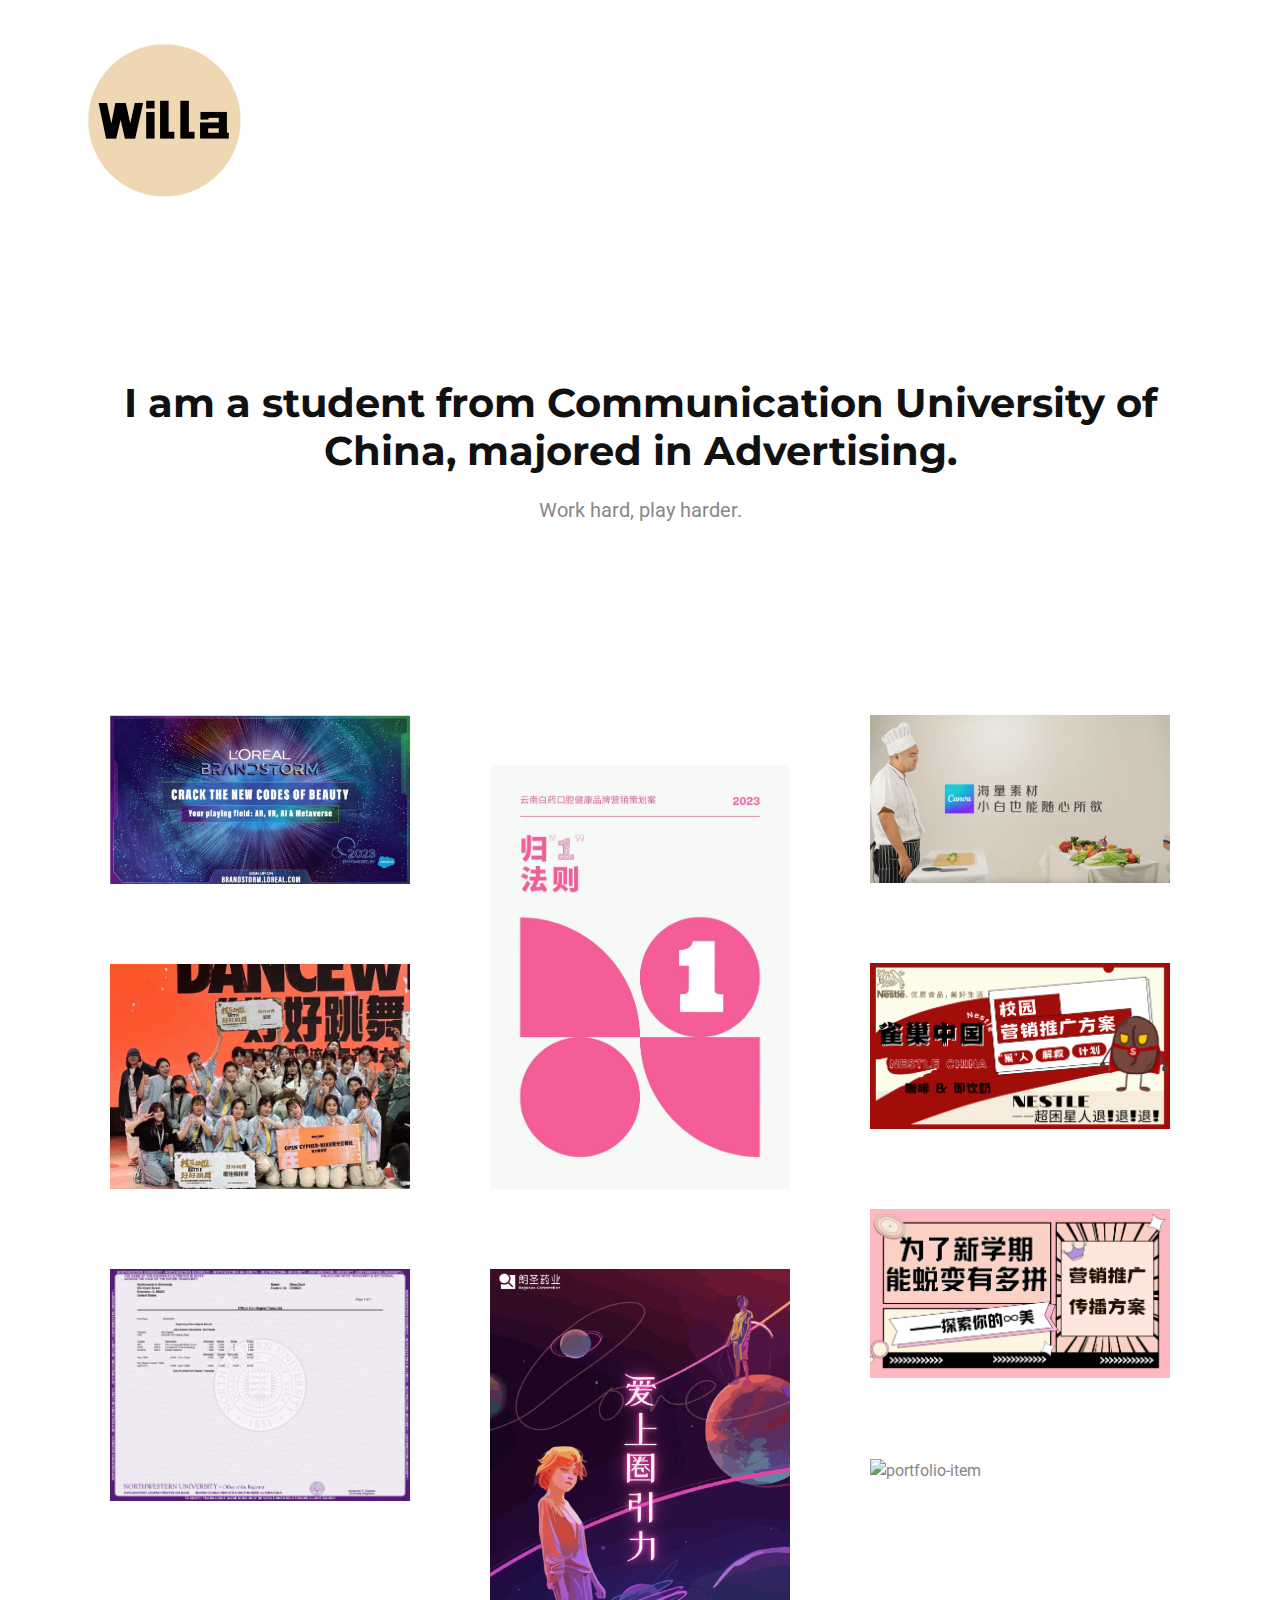
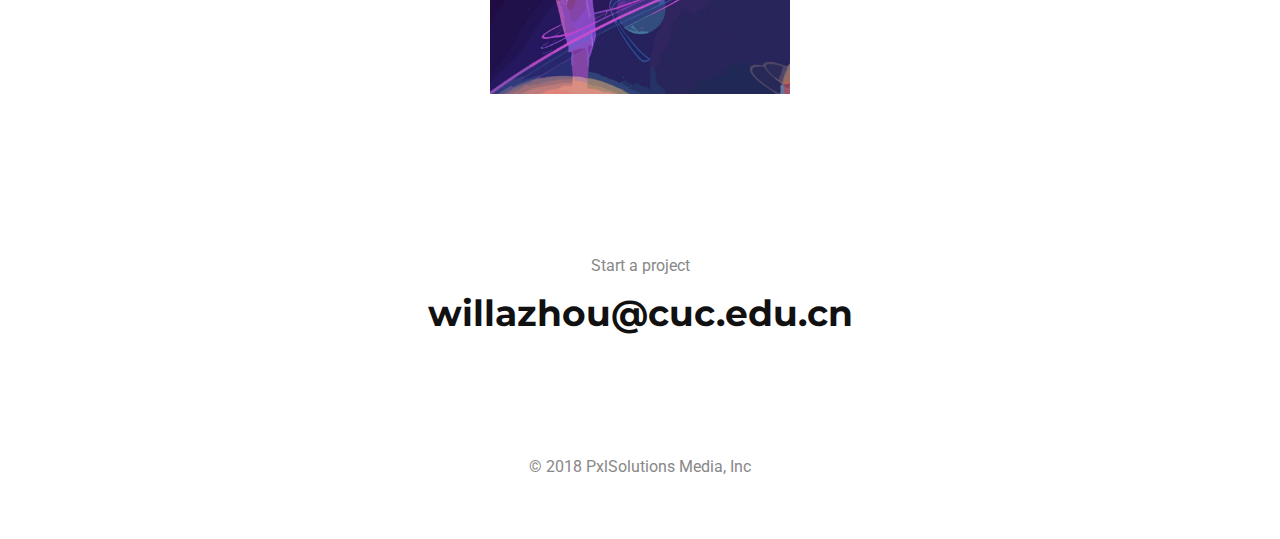
==== index.html @ 1077e7a2 "Add files via upload" ====
﻿<!DOCTYPE html>
<html lang="en-US">
<head>
	<meta http-equiv="Content-Type" content="text/html; charset=UTF-8">
	<title>周紫玮Willa - 个人作品集</title>
	<meta name="description" content="Ariko - Minimal Portfolio Template for Creatives">
	<meta name="viewport" content="width=device-width, initial-scale=1, maximum-scale=1">
	<link rel="shortcut icon" type="image/x-icon" href="images/logo2.png">

	<!-- STYLESHEETS -->
	<link rel="stylesheet" href="css/bootstrap.min.css" type="text/css" media="all">
	<link rel="stylesheet" href="css/all.min.css" type="text/css" media="all">
	<link rel="stylesheet" href="css/slick.css" type="text/css" media="all">
	<link rel="stylesheet" href="css/ionicons.min.css" type="text/css" media="all">
	<link rel="stylesheet" href="css/style.css" type="text/css" media="all">

	<!--[if lt IE 9]>
      <script src="http://oss.maxcdn.com/html5shiv/3.7.2/html5shiv.min.js"></script>
      <script src="http://oss.maxcdn.com/respond/1.4.2/respond.min.js"></script>
    <![endif]-->

</head>

<body>

<!-- custom cursor -->
<div id="cursor"></div>

<!-- Preloader -->
<div id="preloader">
	<div class="loading-area">
		<h3>Willa's Portfolio</h3>
		<span>Loading...</span>
	</div>
	<div class="left-side"></div>
	<div class="right-side"></div>
</div>

<!-- begin site wrapper -->
<div class="site-wrapper">

<!-- site header -->
<header>
	<nav class="navbar navbar-light">
		<div class="container d-flex">
			<!-- logo -->
			<a class="navbar-brand" href="willazhou.html"><img src="images/logo2.png" alt="logo" /></a>


		</div>
	</nav>
</header>

<!-- home big text -->
<section class="home-text text-center">
	<div class="container">
		<h2>I am a student from Communication University of China, majored in Advertising.</h2>
		<span>Work hard, play harder.</span>
	</div>
</section>

<!-- portfolio section -->
<section class="home-portfolio">
	<div class="container">

		<div class="row masonry clearfix">

			<!-- col -->
			<div class="col-md-4 col-sm-6 grid-item">
				<!-- portfolio item -->
				<div class="portfolio-item">
					<!-- hover -->
					<div class="hover">

						<div class="info">
							<!-- title -->
							<h3><a href="brandstorm.html">欧莱雅BRANDSTORM2023</a></h3>
							<span>策划案-中国赛区Top50</span>
							<!-- icons -->
							<div class="icons">
								<a href="www/brandstorm.html" class="more-link">
									<i class="ion-md-arrow-forward"></i>
								</a>
								<i class="ion-md-heart-empty favorite"></i>
							</div>
						</div>

						<!-- background overlay -->
						<div class="overlay">
							<span></span>
							<span></span>
							<span></span>
							<span></span>
						</div>
					</div>
					<!-- image -->
					<img src="images/portfolio/1.jpg" alt="portfolio-item" />
				</div>
			</div>

			<!-- col -->
			<div class="col-md-4 col-sm-6 grid-item">
				<!-- portfolio item -->
				<div class="portfolio-item">
					<!-- hover -->
					<div class="hover">

						<div class="info">
							<!-- title -->
							<h3><a href="2/yun.html">大学生广告艺术大赛</a></h3>
							<span>策划案-云南白药</span>
							<!-- icons -->
							<div class="icons">
								<a href="2/yun.html" class="more-link">
									<i class="ion-md-arrow-forward"></i>
								</a>
								<i class="ion-md-heart-empty favorite"></i>
							</div>
						</div>

						<!-- background overlay -->
						<div class="overlay">
							<span></span>
							<span></span>
							<span></span>
							<span></span>
						</div>
					</div>
					<!-- image -->
					<img src="images/portfolio/2.jpg" alt="portfolio-item" />
				</div>
			</div>

			<div class="col-md-4 col-sm-6 grid-item">
				<!-- portfolio item -->
				<div class="portfolio-item">
					<!-- hover -->
					<div class="hover">

						<div class="info">
							<!-- title -->
							<h3><a href="kehua.webm">大学生广告艺术大赛</a></h3>
							<span>影视广告全国一等奖｜可画</span>
							<!-- icons -->
							<div class="icons">
								<a href="kehua.webm" class="more-link">
									<i class="ion-md-arrow-forward"></i>
								</a>
								<i class="ion-md-heart-empty favorite"></i>
							</div>
						</div>

						<!-- background overlay -->
						<div class="overlay">
							<span></span>
							<span></span>
							<span></span>
							<span></span>
						</div>
					</div>
					<!-- image -->
					<img src="images/portfolio/kehua.jpg" alt="portfolio-item" />
				</div>
			</div>

			<!-- col -->
			<div class="col-md-4 col-sm-6 grid-item">
				<!-- portfolio item -->
				<div class="portfolio-item">
					<!-- hover -->
					<div class="hover">

						<div class="info">
							<!-- title -->
							<h3><a href="3/3.html">雀巢CEO挑战赛</a></h3>
							<span>校园营销推广方案-咖啡/即饮奶</span>
							<!-- icons -->
							<div class="icons">
								<a href="3/3.html" class="more-link">
									<i class="ion-md-arrow-forward"></i>
								</a>
								<i class="ion-md-heart-empty favorite"></i>
							</div>
						</div>

						<!-- background overlay -->
						<div class="overlay">
							<span></span>
							<span></span>
							<span></span>
							<span></span>
						</div>
					</div>
					<!-- image -->
					<img src="images/portfolio/3.jpg" alt="portfolio-item" />
				</div>
			</div>
			<!-- col -->
			<div class="col-md-4 col-sm-6 grid-item">
				<!-- portfolio item -->
				<div class="portfolio-item">
					<!-- hover -->
					<div class="hover">

						<div class="info">
							<!-- title -->
							<h3><a href="https://www.bilibili.com/video/BV1fM4y1t7td/?spm_id_from=333.337.search-card.all.click&vd_source=2e9c10da21a8c2e346141313154291c1">北京高校齐舞比赛</a></h3>
							<span>亚军｜原创编舞</span>
							<!-- icons -->
							<div class="icons">
								<a href="https://www.bilibili.com/video/BV1fM4y1t7td/?spm_id_from=333.337.search-card.all.click&vd_source=2e9c10da21a8c2e346141313154291c1" class="more-link">
									<i class="ion-md-arrow-forward"></i>
								</a>
								<i class="ion-md-heart-empty favorite"></i>
							</div>
						</div>

						<!-- background overlay -->
						<div class="overlay">
							<span></span>
							<span></span>
							<span></span>
							<span></span>
						</div>
					</div>
					<!-- image -->
					<img src="images/portfolio/wu.jpg" alt="portfolio-item" />
				</div>
			</div>

			<!-- col -->
			<div class="col-md-4 col-sm-6 grid-item">
				<!-- portfolio item -->
				<div class="portfolio-item">
					<!-- hover -->
					<div class="hover">

						<div class="info">
							<!-- title -->
							<h3><a href="4/4.html">阿里文娱校园挑战赛</a></h3>
							<span>校园营销推广方案-美瞳</span>
							<!-- icons -->
							<div class="icons">
								<a href="4/4.html" class="more-link">
									<i class="ion-md-arrow-forward"></i>
								</a>
								<i class="ion-md-heart-empty favorite"></i>
							</div>
						</div>

						<!-- background overlay -->
						<div class="overlay">
							<span></span>
							<span></span>
							<span></span>
							<span></span>
						</div>
					</div>
					<!-- image -->
					<img src="images/portfolio/4.jpg" alt="portfolio-item" />
				</div>
			</div>
			<div class="col-md-4 col-sm-6 grid-item">
				<!-- portfolio item -->
				<div class="portfolio-item">
					<!-- hover -->
					<div class="hover">

						<div class="info">
							<!-- title -->
							<h3><a href="images/portfolio/summer.png">西北大学夏校</a></h3>
							<span>课程成绩单</span>
							<!-- icons -->
							<div class="icons">
								<a href="images/portfolio/summer.png" class="more-link">
									<i class="ion-md-arrow-forward"></i>
								</a>
								<i class="ion-md-heart-empty favorite"></i>
							</div>
						</div>

						<!-- background overlay -->
						<div class="overlay">
							<span></span>
							<span></span>
							<span></span>
							<span></span>
						</div>
					</div>
					<!-- image -->
					<img src="images/portfolio/summer.png" alt="portfolio-item" />
				</div>
			</div>
			<!-- col -->
			<div class="col-md-4 col-sm-6 grid-item">
				<!-- portfolio item -->
				<div class="portfolio-item">
					<!-- hover -->
					<div class="hover">

						<div class="info">
							<!-- title -->
							<h3><a href="5/5.html">大学生广告艺术大赛</a></h3>
							<span>策划案-朗圣药业</span>
							<!-- icons -->
							<div class="icons">
								<a href="5/5.html" class="more-link">
									<i class="ion-md-arrow-forward"></i>
								</a>
								<i class="ion-md-heart-empty favorite"></i>
							</div>
						</div>

						<!-- background overlay -->
						<div class="overlay">
							<span></span>
							<span></span>
							<span></span>
							<span></span>
						</div>
					</div>
					<!-- image -->
					<img src="images/portfolio/5.png" alt="portfolio-item" />
				</div>
			</div>

			<!-- col -->
			<div class="col-md-4 col-sm-6 grid-item">
				<!-- portfolio item -->
				<div class="portfolio-item">
					<!-- hover -->
					<div class="hover">

						<div class="info">
							<!-- title -->
							<h3><a href="https://zihanni-33.github.io/zzw/Tank/portfolio-fullscreen-slider.html">大学生创新创业大赛</a></h3>
							<span>创立时尚单品品牌｜搭建彝族非遗网站</span>
							<!-- icons -->
							<div class="icons">
								<a href="https://zihanni-33.github.io/zzw/Tank/portfolio-fullscreen-slider.html" class="more-link">
									<i class="ion-md-arrow-forward"></i>
								</a>
								<i class="ion-md-heart-empty favorite"></i>
							</div>
						</div>

						<!-- background overlay -->
						<div class="overlay">
							<span></span>
							<span></span>
							<span></span>
							<span></span>
						</div>
					</div>
					<!-- image -->
					<img src="images/portfolio/yi.jpg" alt="portfolio-item" />
				</div>
			</div>

		</div>


	</div>
</section>

<!-- email section -->
<section class="cta text-center clearfix">
	<div class="container">
		<span>Start a project</span>
		<h2><a href="willazhou.html">willazhou@cuc.edu.cn</a></h2>
	</div>
</section>

<!-- site footer -->
<footer class="text-center">
	<div class="container">

		<!-- copyright -->
		<span class="copyright">© 2018 PxlSolutions Media, Inc</span>
	</div>
</footer>

</div>
<!-- end site wrapper -->

<!-- Go to top button -->
<a href="javascript:" id="return-to-top"><i class="ion-md-arrow-up"></i></a>

<!-- SCRIPTS -->
<script src="js/jquery-1.12.3.min.js"></script>
<script src="js/popper.min.js"></script>
<script src="js/bootstrap.min.js"></script>
<script src="js/masonry.pkgd.min.js"></script>
<script src="js/imagesloaded.pkgd.min.js"></script>
<script src="js/jquery.stellar.js"></script>
<script src="js/infinite-scroll.min.js"></script>
<script src="js/slick.min.js"></script>
<script src="js/custom.js"></script>

</body>
</html>
---- css/style.css ----
/*
Template Name: Ariko
Version: 1.0
Author: PxlSolutions
���ྫƷBootstrapģ������ʣ�http://www.bootstrapmb.com
Description: Minimal Portfolio Template for Creatives

[TABLE OF CONTENTS]

01. Base
02. Typography
03. Navigation
04. Preloader
05. Home Text
06. Portfolio
07. Call to Action (Email)
08. Footer
09. Page
10. Blog
11. Comments
12. Buttons
13. Animations
14. Bootstrap Elements
15. Theme Elements
16. Slick Slider
17. Responsive

*/
@import url("https://fonts.googleapis.com/css?family=Montserrat:400,400i,500,500i,600,600i,700,700i,800,800i|Roboto:400,400i,500,500i,700,700i,900,900i");
/*=================================================================*/
/*                      BASE                              
/*=================================================================*/
body {
  color: #888;
  background-color: #fff;
  font-family: "Roboto", sans-serif;
  font-size: 16px;
  overflow-x: hidden;
  -webkit-font-smoothing: antialiased;
  -moz-osx-font-smoothing: grayscale;
}

img {
  max-width: 100%;
  height: auto;
}

.text-center {
  text-align: center;
}

.text-left {
  text-align: left;
}

.text-right {
  text-align: right;
}

.relative {
  position: relative;
}

::selection {
  color: #FFF;
  background: #111;
  /* WebKit/Blink Browsers */
}

::-moz-selection {
  color: #FFF;
  background: #111;
  /* Gecko Browsers */
}

#cursor {
  display: none;
  position: absolute;
  width: 24px;
  height: 24px;
  border: 3px #111 solid;
  border-radius: 100%;
  transition: all 20ms cubic-bezier(0.77, 0, 0.175, 1);
  transition: transform 200ms cubic-bezier(0.77, 0, 0.175, 1);
  pointer-events: none;
}

/*=================================================================*/
/*                      TYPOGRAPHY                              
/*=================================================================*/
h1, h2, h3, h4, h5, h6 {
  color: #111;
  font-family: "Montserrat", sans-serif;
  font-weight: 700;
  margin: 20px 0;
}

h1 {
  font-size: 36px;
}

h2 {
  font-size: 28px;
}

h3 {
  font-size: 24px;
}

h4 {
  font-size: 18px;
}

a {
  color: #111;
  outline: 0;
  -webkit-transition: all 0.2s ease-in-out;
  -moz-transition: all 0.2s ease-in-out;
  transition: all 0.2s ease-in-out;
}
a:hover {
  color: #FF8CAA;
  text-decoration: none;
}
a:focus {
  outline: 0;
}

p {
  line-height: 1.7;
}

blockquote {
  padding: 20px 20px;
  margin: 0 0 20px;
  font-size: 16px;
  background: #F7F7F7;
  border-radius: 10px;
}

blockquote p {
  line-height: 1.6;
}

/* === Pre === */
pre {
  display: block;
  padding: 9.5px;
  margin: 0 0 10px;
  font-size: 13px;
  line-height: 1.42857143;
  color: #333;
  word-break: break-all;
  word-wrap: break-word;
  background-color: #f5f5f5;
  border: 1px solid #ccc;
  border-radius: 0;
}

.container-padding {
  padding-left: 100px;
  padding-right: 100px;
}

/* === Spacing === */
.mt-6 {
  margin-top: 3.5rem !important;
}

.mt-7 {
  margin-top: 4rem !important;
}

.mt-8 {
  margin-top: 4.5rem !important;
}

.mt-9 {
  margin-top: 5rem !important;
}

.mt-10 {
  margin-top: 5.5rem !important;
}

.mt-11 {
  margin-top: 6rem !important;
}

.mt-12 {
  margin-top: 6.5rem !important;
}

.mt-13 {
  margin-top: 7rem !important;
}

.mt-14 {
  margin-top: 7.5rem !important;
}

.mt-15 {
  margin-top: 8rem !important;
}

.mb-6 {
  margin-bottom: 3.5rem !important;
}

.mb-7 {
  margin-bottom: 4rem !important;
}

.mb-8 {
  margin-bottom: 4.5rem !important;
}

.mb-9 {
  margin-bottom: 5rem !important;
}

.mb-10 {
  margin-bottom: 5.5rem !important;
}

.mb-11 {
  margin-bottom: 6rem !important;
}

.mb-12 {
  margin-bottom: 6.5rem !important;
}

.mb-13 {
  margin-bottom: 7rem !important;
}

.mb-14 {
  margin-bottom: 7.5rem !important;
}

.mb-15 {
  margin-bottom: 8rem !important;
}

/* === List === */
.content ul {
  list-style: none;
  padding-left: 0;
}
.content ul li {
  padding-top: 5px;
  padding-bottom: 5px;
}
.content ul li:before {
  content: '\f284';
  color: #FF8CAA;
  font-family: 'Ionicons';
  padding-right: 40px;
}

/*=================================================================*/
/*                     NAVIGATION
/*=================================================================*/
.navbar {
  padding: 40px 0 0 0;
}

.navbar-brand {
  padding-top: 0;
  padding-bottom: 0;
}

.menu-icon {
  cursor: pointer;
  padding-left: 10px;
  position: absolute;
  left: 50%;
  margin-left: -12.5px;
  width: 25px;
}
.menu-icon span {
  display: block;
  background: #111;
  height: 5px;
  width: 5px;
  -webkit-transition: all 0.1s ease-in-out;
  -moz-transition: all 0.1s ease-in-out;
  transition: all 0.1s ease-in-out;
}
.menu-icon span:before {
  content: '';
  display: block;
  background: #111;
  height: 5px;
  position: relative;
  right: -10px;
  width: 5px;
  -webkit-transition: all 0.1s ease-in-out;
  -moz-transition: all 0.1s ease-in-out;
  transition: all 0.1s ease-in-out;
}
.menu-icon span:after {
  content: '';
  display: block;
  background: #111;
  height: 5px;
  position: relative;
  left: -10px;
  top: -5px;
  width: 5px;
  -webkit-transition: all 0.1s ease-in-out;
  -moz-transition: all 0.1s ease-in-out;
  transition: all 0.1s ease-in-out;
}
.menu-icon span:nth-child(2) {
  margin: 5px 0;
}
.menu-icon:hover span:nth-child(2) {
  margin: 7px 0;
}
.menu-icon:hover span:before {
  right: -12px;
}
.menu-icon:hover span:after {
  left: -12px;
}

.overlay-menu {
  position: fixed;
  height: 100%;
  visibility: hidden;
  width: 100%;
  z-index: 5;
  /* === Vertical Menu === */
  /* === Submenu === */
}
.overlay-menu.opened {
  visibility: visible;
}
.overlay-menu.opened:after {
  bottom: 0;
}
.overlay-menu.opened .navbar {
  opacity: 1;
  visibility: visible;
  transition-delay: .5s;
}
.overlay-menu.opened .vertical-menu li {
  opacity: 1;
  bottom: 0;
}
.overlay-menu.opened footer {
  opacity: 1;
  margin: 0 0 50px;
  transition-delay: 1s;
}
.overlay-menu .vertical-menu li:nth-child(1n) {
  transition-delay: 0.2s;
}
.overlay-menu .vertical-menu li:nth-child(2n) {
  transition-delay: 0.4s;
}
.overlay-menu .vertical-menu li:nth-child(3n) {
  transition-delay: 0.6s;
}
.overlay-menu .vertical-menu li:nth-child(4n) {
  transition-delay: 0.8s;
}
.overlay-menu .vertical-menu li:nth-child(5n) {
  transition-delay: 1s;
}
.overlay-menu .vertical-menu li:nth-child(6n) {
  transition-delay: 1.2s;
}
.overlay-menu .vertical-menu li:nth-child(7n) {
  transition-delay: 1.4s;
}
.overlay-menu .vertical-menu li:nth-child(8n) {
  transition-delay: 1.6s;
}
.overlay-menu .vertical-menu li:nth-child(9n) {
  transition-delay: 1.8s;
}
.overlay-menu .vertical-menu li:nth-child(10n) {
  transition-delay: 2s;
}
.overlay-menu:after {
  content: '';
  background: #111;
  bottom: -100%;
  height: 100%;
  position: absolute;
  width: 100%;
  z-index: 5;
  -webkit-transition: all 0.5s ease-in-out;
  -moz-transition: all 0.5s ease-in-out;
  transition: all 0.5s ease-in-out;
}
.overlay-menu .navbar {
  opacity: 0;
  visibility: hidden;
  width: 100%;
  z-index: 6;
  -webkit-transition: all 0.2s ease-in-out;
  -moz-transition: all 0.2s ease-in-out;
  transition: all 0.2s ease-in-out;
}
.overlay-menu .close-icon {
  color: #FFF;
  font-size: 30px;
  cursor: pointer;
  position: absolute;
  left: 50%;
  margin-left: -10px;
}
.overlay-menu footer {
  opacity: 0;
  width: 100%;
  margin: 0 0 40px;
  z-index: 6;
  -webkit-transition: all 0.3s ease-in-out;
  -moz-transition: all 0.3s ease-in-out;
  transition: all 0.3s ease-in-out;
}
.overlay-menu .vertical-menu {
  list-style: none;
  padding: 0;
  margin: 0;
  text-align: center;
  width: 100%;
  z-index: 6;
}
.overlay-menu .vertical-menu li.openmenu > a {
  color: #FFF;
}
.overlay-menu .vertical-menu li.openmenu .switch {
  -webkit-transform: rotate(45deg);
  -moz-transform: rotate(45deg);
  -ms-transform: rotate(45deg);
  -o-transform: rotate(45deg);
  transform: rotate(45deg);
}
.overlay-menu .vertical-menu li {
  padding: 4px 0;
  position: relative;
  list-style: none;
  opacity: 0;
  bottom: -10px;
  -webkit-transition: all 0.2s ease-in-out;
  -moz-transition: all 0.2s ease-in-out;
  transition: all 0.2s ease-in-out;
}
.overlay-menu .vertical-menu li .switch {
  font-size: 30px;
  display: inline-block;
  padding: 0 14px;
  line-height: 1;
  cursor: pointer;
  color: #FFF;
  position: absolute;
  top: 24px;
  -webkit-transform: rotate(0deg);
  -moz-transform: rotate(0deg);
  -ms-transform: rotate(0deg);
  -o-transform: rotate(0deg);
  transform: rotate(0deg);
  -webkit-transition: all 0.2s ease-in-out;
  -moz-transition: all 0.2s ease-in-out;
  transition: all 0.2s ease-in-out;
  -webkit-backface-visibility: hidden;
}
.overlay-menu .vertical-menu li a {
  color: #FFF;
  font-family: "Montserrat", sans-serif;
  font-size: 40px;
  font-weight: 700;
  width: 100%;
  text-decoration: none;
  position: relative;
}
.overlay-menu .vertical-menu li a:after {
  content: '';
  background: #FFF;
  width: 0;
  height: 5px;
  left: 0;
  bottom: -10px;
  position: absolute;
  -webkit-transition: all 0.3s ease-in-out;
  -moz-transition: all 0.3s ease-in-out;
  transition: all 0.3s ease-in-out;
}
.overlay-menu .vertical-menu li a:hover:after {
  width: 100%;
  height: 5px;
}
.overlay-menu .vertical-menu li a:hover {
  color: #FFF;
}
.overlay-menu .submenu {
  display: none;
  padding: 0;
}
.overlay-menu .submenu li a {
  color: #FFF;
  font-size: 18px;
  font-weight: 700;
}
.overlay-menu .submenu li a:after {
  height: 3px;
}
.overlay-menu .submenu li a:hover:after {
  width: 100%;
  height: 3px;
}
.overlay-menu .submenu li a:hover {
  color: #FFF;
}

/*=================================================================*/
/*                      PRELOADER
/*=================================================================*/
#preloader {
  height: 100%;
  position: fixed;
  width: 100%;
  z-index: 5;
}
#preloader.loaded {
  visibility: hidden;
}
#preloader.loaded .left-side {
  transform: translateX(-100%);
  transition-delay: 1s;
}
#preloader.loaded .right-side {
  transform: translateX(100%);
  transition-delay: 1s;
}
#preloader.loaded .loading-area {
  opacity: 0;
}
#preloader .left-side, #preloader .right-side {
  background: #111;
  height: 100%;
  position: absolute;
  width: 50%;
  -webkit-transition: all 0.6s ease-in-out;
  -moz-transition: all 0.6s ease-in-out;
  transition: all 0.6s ease-in-out;
}
#preloader .left-side {
  left: 0;
}
#preloader .right-side {
  right: 0;
}
#preloader .loading-area {
  opacity: 1;
  position: absolute;
  width: 50%;
  top: 50%;
  left: 50%;
  transform: translate(-50%, -50%);
  text-align: center;
  z-index: 1;
  -webkit-transition: all 0.3s ease-in-out;
  -moz-transition: all 0.3s ease-in-out;
  transition: all 0.3s ease-in-out;
}
#preloader .loading-area h3 {
  color: #FFF;
  font-size: 60px;
  margin: 0 0 10px;
}
#preloader .loading-area span {
  color: #999;
  font-size: 16px;
  letter-spacing: 0.5em;
  animation-name: flash;
  -webkit-animation-delay: 0.5s;
  -moz-animation-delay: 0.5s;
  animation-delay: 0.5s;
  -webkit-animation-duration: 2.85s;
  -moz-animation-duration: 2.85s;
  animation-duration: 2.85s;
  -webkit-animation-iteration-count: infinite;
  -moz-animation-iteration-count: infinite;
  animation-iteration-count: infinite;
}
@keyframes flash {
  from, 50%, to {
    opacity: 1;
  }
  25%, 75% {
    opacity: 0.2;
  }
}
/*=================================================================*/
/*                      HOME TEXT
/*=================================================================*/
.home-text {
  margin: 180px 0 190px;
}
.home-text h2 {
  font-size: 40px;
  margin: 0 0 20px;
}
.home-text span {
  color: #888;
  font-size: 20px;
}

/*=================================================================*/
/*                      PORTFOLIO
/*=================================================================*/
.home-portfolio {
  margin-top: -40px;
}
.home-portfolio .grid-item:nth-child(2) {
  margin-top: 50px;
}

.portfolio-item {
  margin: 40px 25px;
  position: relative;
}
.portfolio-item .hover {
  position: absolute;
  height: 100%;
  width: 100%;
}
.portfolio-item .hover .info {
  color: #FFF;
  height: 100%;
  padding: 30px;
  position: relative;
  z-index: 1;
}
.portfolio-item .hover .info a {
  color: #FFF;
  text-decoration: none;
}
.portfolio-item .hover .info h3 {
  margin: 0 0 10px;
  opacity: 0;
  position: relative;
  bottom: -20px;
  -webkit-transition: all 0.3s ease-in-out;
  -moz-transition: all 0.3s ease-in-out;
  transition: all 0.3s ease-in-out;
}
.portfolio-item .hover .info h3 a {
  color: #FFF;
  text-decoration: none;
  margin-left: 0;
  -webkit-transition: all 0.2s ease-in-out;
  -moz-transition: all 0.2s ease-in-out;
  transition: all 0.2s ease-in-out;
}
.portfolio-item .hover .info h3 a:hover {
  margin-left: 10px;
}
.portfolio-item .hover .info span {
  color: #B5B5B5;
  font-size: 14px;
  opacity: 0;
  position: relative;
  bottom: -20px;
  -webkit-transition: all 0.3s ease-in-out;
  -moz-transition: all 0.3s ease-in-out;
  transition: all 0.3s ease-in-out;
}
.portfolio-item .hover .info .icons {
  font-size: 24px;
  position: absolute;
  bottom: 20px;
  left: 0;
  width: 100%;
}
.portfolio-item .hover .info .icons .more-link {
  display: inline-block;
  position: relative;
  left: 0;
  line-height: 0;
  -webkit-transition: all 0.2s ease-in-out;
  -moz-transition: all 0.2s ease-in-out;
  transition: all 0.2s ease-in-out;
}
.portfolio-item .hover .info .icons .more-link:hover {
  left: 10px;
}
.portfolio-item .hover .info .icons i:nth-child(1) {
  float: left;
  opacity: 0;
  transform: scale(0);
  -webkit-transition: all 0.2s ease-in-out;
  -moz-transition: all 0.2s ease-in-out;
  transition: all 0.2s ease-in-out;
}
.portfolio-item .hover .info .icons i:nth-child(2) {
  cursor: pointer;
  float: right;
  opacity: 0;
  line-height: 0;
  margin-right: 30px;
  transform: scale(0);
  -webkit-transition: all 0.1s ease-in-out;
  -moz-transition: all 0.1s ease-in-out;
  transition: all 0.1s ease-in-out;
}
.portfolio-item .hover .info .icons .ion-md-heart {
  color: #f33a6a;
}
.portfolio-item .hover .overlay span {
  background: #000;
  opacity: 0;
  display: block;
  height: 50%;
  position: absolute;
  width: 50%;
  -webkit-transition: all 0.2s ease-in-out;
  -moz-transition: all 0.2s ease-in-out;
  transition: all 0.2s ease-in-out;
}
.portfolio-item .hover .overlay span:nth-child(1) {
  left: 0;
  top: 0;
}
.portfolio-item .hover .overlay span:nth-child(2) {
  right: 0;
  top: 0;
}
.portfolio-item .hover .overlay span:nth-child(3) {
  left: 0;
  bottom: 0;
}
.portfolio-item .hover .overlay span:nth-child(4) {
  right: 0;
  bottom: 0;
}
.portfolio-item:hover .info h3 {
  opacity: 1;
  bottom: 0;
  transition-delay: .1s;
}
.portfolio-item:hover .info span {
  opacity: 1;
  bottom: 0;
  transition-delay: .3s;
}
.portfolio-item:hover .info .icons i:nth-child(1) {
  margin-left: 30px;
  opacity: 1;
  transition-delay: .5s;
  transform: scale(1);
}
.portfolio-item:hover .info .icons i:nth-child(2) {
  opacity: 1;
  transform: scale(1);
  transition-delay: .4s;
}
.portfolio-item:hover .overlay span {
  opacity: .9;
}
.portfolio-item:hover .overlay span:nth-child(2) {
  transition-delay: .1s;
}
.portfolio-item:hover .overlay span:nth-child(3) {
  transition-delay: .3s;
}
.portfolio-item:hover .overlay span:nth-child(4) {
  transition-delay: .2s;
}

.portfolio-single .title {
  margin-bottom: 110px;
  margin-top: 110px;
}
.portfolio-single .title h1 {
  margin: 0 0 20px;
}
.portfolio-single .title ul {
  margin-bottom: 0;
}
.portfolio-single .title ul li {
  padding-top: 0;
  padding-bottom: 0;
}
.portfolio-single .title ul li:before {
  content: '';
  display: none;
}
.portfolio-single .portfolio-info {
  margin-bottom: 110px;
}
.portfolio-single .portfolio-info .item {
  display: grid;
}
.portfolio-single .portfolio-info .item h4 {
  margin: 5px 0 0;
}
.portfolio-single .portfolio-info .item span {
  font-size: 14px;
}
.portfolio-single .portfolio-info .item .parent {
  margin: 0 auto;
}
.portfolio-single .navigation {
  margin-top: 120px;
}
.portfolio-single .navigation a {
  font-family: "Montserrat", sans-serif;
  font-size: 20px;
  font-weight: bold;
  vertical-align: middle;
}
.portfolio-single .navigation a i {
  font-size: 30px;
  vertical-align: middle;
  transform: translateX(0);
  position: relative;
}
.portfolio-single .navigation a.prev i {
  margin-right: 20px;
}
.portfolio-single .navigation a.next i {
  margin-left: 20px;
}

.load-more {
  margin-top: 20px;
  position: relative;
}
.load-more button {
  cursor: pointer;
  background: transparent;
  border: 0;
  vertical-align: middle;
  font-size: 50px;
  line-height: 0;
  outline: 0;
}

#infscr-loading {
  position: absolute;
  left: 50%;
  margin-left: -15px;
  bottom: 10px;
}
#infscr-loading img {
  display: none;
}

/* Loader */
.loader {
  height: 32px;
  width: 32px;
  -webkit-animation: loader-1-1 4.8s linear infinite;
  animation: loader-1-1 4.8s linear infinite;
}

@-webkit-keyframes loader-1 {
  0% {
    -webkit-transform: rotate(0deg);
  }
  100% {
    -webkit-transform: rotate(360deg);
  }
}
@keyframes loader-1 {
  0% {
    transform: rotate(0deg);
  }
  100% {
    transform: rotate(360deg);
  }
}
.loader span {
  display: block;
  position: absolute;
  top: 0;
  left: 0;
  bottom: 0;
  right: 0;
  margin: auto;
  height: 32px;
  width: 32px;
  clip: rect(0, 32px, 32px, 16px);
  -webkit-animation: loader-2 1.2s linear infinite;
  animation: loader-2 1.2s linear infinite;
}

@-webkit-keyframes loader-2 {
  0% {
    -webkit-transform: rotate(0deg);
  }
  100% {
    -webkit-transform: rotate(220deg);
  }
}
@keyframes loader-2 {
  0% {
    transform: rotate(0deg);
  }
  100% {
    transform: rotate(220deg);
  }
}
.loader span::after {
  content: "";
  position: absolute;
  top: 0;
  left: 0;
  bottom: 0;
  right: 0;
  margin: auto;
  height: 32px;
  width: 32px;
  clip: rect(0, 32px, 32px, 16px);
  border: 3px solid #111;
  border-radius: 50%;
  -webkit-animation: loader-3 1.2s cubic-bezier(0.77, 0, 0.175, 1) infinite;
  animation: loader-3 1.2s cubic-bezier(0.77, 0, 0.175, 1) infinite;
}

@-webkit-keyframes loader-3 {
  0% {
    -webkit-transform: rotate(-140deg);
  }
  50% {
    -webkit-transform: rotate(-160deg);
  }
  100% {
    -webkit-transform: rotate(140deg);
  }
}
@keyframes loader-3 {
  0% {
    transform: rotate(-140deg);
  }
  50% {
    transform: rotate(-160deg);
  }
  100% {
    transform: rotate(140deg);
  }
}
/*=================================================================*/
/*                      CALL TO ACTION (EMAIL)
/*=================================================================*/
.cta {
  margin-top: 120px;
}
.cta h2 {
  font-size: 36px;
  margin: 0;
}
.cta h2 a {
  text-decoration: none;
  position: relative;
}
.cta h2 a:after {
  content: '';
  background: #111;
  width: 0;
  height: 4px;
  left: 0;
  bottom: -10px;
  position: absolute;
  -webkit-transition: all 0.3s ease-in-out;
  -moz-transition: all 0.3s ease-in-out;
  transition: all 0.3s ease-in-out;
}
.cta h2 a:hover {
  color: #111;
}
.cta h2 a:hover:after {
  width: 100%;
  height: 5px;
}
.cta span {
  color: #888;
  font-size: 16px;
  display: block;
  margin-bottom: 14px;
}

/*=================================================================*/
/*                      FOOTER
/*=================================================================*/
footer {
  margin-top: 120px;
  margin-bottom: 60px;
}
footer .social-icons {
  margin-bottom: 40px;
}
footer .copyright {
  font-size: 16px;
  color: #888;
}

/*=================================================================*/
/*                      PAGE
/*=================================================================*/
.page-header {
  padding-top: 180px;
  padding-bottom: 180px;
}
.page-header h1 {
  margin: 0;
}
.page-header p {
  font-size: 18px;
  margin-top: 10px;
  margin-bottom: 0;
}

.content {
  font-size: 18px;
}

/*=================================================================*/
/*                      BLOG
/*=================================================================*/
.blog-content {
  margin: 200px 0;
}

article.blog-item {
  margin-bottom: 150px;
}
article.blog-item:last-of-type {
  margin-bottom: 0;
}
article.blog-item header {
  padding-left: 70px;
  padding-right: 70px;
  margin-bottom: 40px;
}
article.blog-item header .title {
  margin: 0 0 20px;
}
article.blog-item header .title a {
  text-decoration: none;
}
article.blog-item header .title a:hover {
  color: #111;
}
article.blog-item .meta {
  font-size: 14px;
  color: #888;
  margin-bottom: 0;
}
article.blog-item .meta li a {
  color: #888;
}
article.blog-item .meta li a:hover {
  color: #111;
  text-decoration: none;
}
article.blog-item .meta li:before {
  content: '';
  padding: 0;
}
article.blog-item .meta li:after {
  content: '';
  background: #FF8CAA;
  border-radius: 100%;
  display: inline-block;
  margin-left: 25px;
  vertical-align: middle;
  height: 4px;
  width: 4px;
}
article.blog-item .meta li.list-inline-item:not(:last-child) {
  margin-right: 25px;
}
article.blog-item .meta li:last-child:after {
  content: '';
  display: none;
}
article.blog-item footer {
  margin-top: 40px;
  margin-bottom: 0;
  padding-left: 70px;
  padding-right: 70px;
}
article.blog-item footer p {
  font-size: 18px;
  margin-bottom: 40px;
}
article.blog-item.is-single .content {
  font-size: 18px;
  padding-left: 70px;
  padding-right: 70px;
  margin-top: 50px;
  margin-bottom: 50px;
}
article.blog-item.is-single footer .social-share li:not(:last-child) {
  margin-right: 1.5rem;
}
article.blog-item.is-single footer .tags a {
  font-weight: bold;
}

/*=================================================================*/
/*                      COMMENTS
/*=================================================================*/
.comments .single-comment .thumb {
  border-radius: 100%;
  float: left;
  height: 100px;
  overflow: hidden;
  width: 100px;
}
.comments .single-comment .comment {
  margin-left: 150px;
}
.comments .single-comment .comment .name {
  font-size: 14px;
  font-weight: 700;
  text-transform: uppercase;
  margin-bottom: 10px;
}
.comments .single-comment .comment .date {
  font-size: 14px;
  color: #AFAFAF;
  margin-bottom: 10px;
  display: block;
}

/*=================================================================*/
/*                     BUTTONS
/*=================================================================*/
.btn {
  border-radius: 0;
  font-family: "Montserrat", sans-serif;
  font-size: 14px;
  font-weight: 700;
  overflow: hidden;
  padding: 13px 40px;
  position: relative;
}

.btn:focus {
  outline: 0;
}

.btn-default {
  color: #FFF;
  background: #FF8CAA;
  display: inline-block;
  vertical-align: middle;
  position: relative;
}
.btn-default:hover {
  color: #FFF;
  background: #111;
}

.btn-full {
  text-align: center;
  width: 100%;
}

.btn-group-lg > .btn, .btn-lg {
  padding: 29px 30px;
  font-size: 16px;
  font-weight: 700;
  line-height: 0;
}

.btn-sm {
  padding: 17px 16px;
  font-size: 12px;
  line-height: 0;
}

.btn-xs {
  padding: 12px 10px;
  font-size: 12px;
  line-height: 0;
}

/*=================================================================*/
/*                     ANIMATIONS
/*=================================================================*/
@-webkit-keyframes pulse {
  from {
    -webkit-transform: scale3d(1, 1, 1);
    transform: scale3d(1, 1, 1);
  }
  50% {
    -webkit-transform: scale3d(1.05, 1.05, 1.05);
    transform: scale3d(1.05, 1.05, 1.05);
  }
  to {
    -webkit-transform: scale3d(1, 1, 1);
    transform: scale3d(1, 1, 1);
  }
}
@keyframes pulse {
  from {
    -webkit-transform: scale3d(1, 1, 1);
    transform: scale3d(1, 1, 1);
  }
  50% {
    -webkit-transform: scale3d(1.05, 1.05, 1.05);
    transform: scale3d(3, 3, 3);
  }
  to {
    -webkit-transform: scale3d(1, 1, 1);
    transform: scale3d(1, 1, 1);
  }
}
.pulse {
  -webkit-animation-name: pulse;
  animation-name: pulse;
  -webkit-animation-duration: 1s;
  animation-duration: 1s;
  -webkit-animation-fill-mode: both;
  animation-fill-mode: both;
}

/*=================================================================*/
/*                     BOOTSTRAP ELEMENTS
/*=================================================================*/
.breadcrumb {
  font-size: 14px;
  padding: 0;
  margin-bottom: 0;
  list-style: none;
  background-color: transparent;
  border-radius: 0;
}

.breadcrumb > .active {
  color: #9c9c9c;
}

/* === Form Control === */
form .row {
  margin: 0;
}
form .column {
  padding-left: 0;
  padding-right: 0;
  margin-left: -1px;
  margin-bottom: -1px;
}
form .btn {
  margin-top: 30px;
  margin-left: -1px;
}
form .btn.disabled {
  opacity: 1;
}
form .help-block.with-errors {
  position: absolute;
  top: 2px;
  font-size: 10px;
  left: 45px;
  color: red;
}
form .help-block.with-errors ul {
  margin: 0;
}
form .help-block.with-errors ul li {
  padding: 0;
}
form .help-block.with-errors ul li:before {
  content: '';
  display: none;
}

.form-control {
  display: block;
  border-radius: 0;
  width: 100%;
  height: 60px;
  padding: 29px 44px;
  font-size: 16px;
  font-weight: 400;
  line-height: 1.6;
  color: #111;
  background-color: #FFF;
  background-image: none;
  border: solid 1px #EEE;
  -webkit-box-shadow: none;
  box-shadow: none;
}

.form-control:focus {
  border-color: #EEE;
  outline: 0;
  -webkit-box-shadow: none;
  box-shadow: none;
}

.form-group {
  margin-bottom: 0;
}

.form-control::-webkit-input-placeholder {
  /* Chrome/Opera/Safari */
  color: #888;
}

.form-control::-moz-placeholder {
  /* Firefox 19+ */
  color: #888;
}

.form-control:-ms-input-placeholder {
  /* IE 10+ */
  color: #888;
}

.form-control:-moz-placeholder {
  /* Firefox 18- */
  color: #888;
}

.input-group-addon {
  padding: 0;
  font-size: 14px;
  font-weight: 400;
  line-height: 1;
  color: #555;
  text-align: center;
  background-color: transparent;
  border: 0;
  border-radius: 0;
}

/* === Alert === */
.alert {
  padding: 15px;
  margin-bottom: 20px;
  border: 1px solid transparent;
  border-radius: 0;
}

.alert-dismissable .close, .alert-dismissible .close {
  position: relative;
  top: 0;
  right: 0;
  color: inherit;
}

/* === Pagination === */
nav.pagination-outer {
  margin-top: 120px;
}

.pagination .page-item {
  margin: 0 10px;
}
.pagination .page-item.disabled .page-link {
  color: #111;
  pointer-events: none;
  cursor: auto;
  background-color: transparent;
  border-color: transparent;
}
.pagination .page-item.disabled .page-link:after {
  opacity: 1;
  bottom: -10px;
}
.pagination .page-link {
  font-family: "Montserrat", sans-serif;
  font-size: 18px;
  font-weight: 700;
  position: relative;
  display: block;
  padding: 0;
  margin-left: 0;
  line-height: 1.25;
  color: #111;
  background-color: transparent;
  border: 0;
}
.pagination .page-link:after {
  content: '';
  background: #111;
  bottom: -20px;
  left: 0;
  opacity: 0;
  display: block;
  height: 3px;
  position: absolute;
  width: 100%;
  -webkit-transition: all 0.2s ease-in-out;
  -moz-transition: all 0.2s ease-in-out;
  transition: all 0.2s ease-in-out;
}
.pagination .page-link:hover:after {
  bottom: -10px;
  opacity: 1;
}

/*=================================================================*/
/*                      THEME ELEMENTS
/*=================================================================*/
/* === Go to Top === */
#return-to-top {
  position: fixed;
  bottom: 100px;
  right: 30px;
  width: 35px;
  height: 35px;
  display: block;
  text-decoration: none;
  -webkit-border-radius: 0;
  -moz-border-radius: 0;
  border-radius: 50%;
  border: solid 2px #111;
  display: none;
  z-index: 4;
  -webkit-transition: all 0.1s ease-in-out;
  -moz-transition: all 0.1s ease-in-out;
  transition: all 0.1s ease-in-out;
}

#return-to-top i {
  color: #111;
  margin: 0;
  position: relative;
  left: 8.5px;
  top: 1px;
  font-size: 20px;
  -webkit-transition: all 0.1s ease-in-out;
  -moz-transition: all 0.1s ease-in-out;
  transition: all 0.1s ease-in-out;
}

#return-to-top:hover {
  background: #FF8CAA;
  border-color: #FF8CAA;
}

#return-to-top:hover i {
  color: #fff;
}

.videoWrapper {
  position: relative;
  padding: 56.25% 0 0 0;
}

.videoWrapper iframe {
  position: absolute;
  top: 0;
  left: 0;
  width: 100%;
  height: 100%;
}

.social-icons {
  margin-bottom: 0;
}
.social-icons li {
  line-height: 0;
}
.social-icons li a {
  font-size: 22px;
}
.social-icons li a:hover {
  color: #FF8CAA;
}
.social-icons li:not(:last-child) {
  margin-right: 30px;
}
.social-icons.light li a {
  color: #FFF;
}
.social-icons.light li a:hover {
  color: #FF8CAA;
}

.parallax-bg {
  background-attachment: fixed;
  background-repeat: no-repeat;
  background-size: cover;
  height: 600px;
  width: 100%;
}

/*=================================================================*/
/*                      SLICK SETTINGS
/*=================================================================*/
.slick-slide {
  height: auto;
  outline: none;
}

.slick-next, .slick-prev {
  width: 40px;
  height: 40px;
  line-height: 40px;
  text-align: center;
  background-color: transparent;
  border: solid 2px #111;
  border-radius: 50%;
  top: calc(50% - 40px);
  z-index: 1;
  -webkit-transition: all 0.2s ease-in-out;
  -moz-transition: all 0.2s ease-in-out;
  transition: all 0.2s ease-in-out;
}

.slick-next:hover, .slick-next:focus, .slick-prev:hover, .slick-prev:focus {
  background-color: #FF8CAA;
  border-color: #FF8CAA;
}
.slick-next:hover:before, .slick-next:focus:before, .slick-prev:hover:before, .slick-prev:focus:before {
  color: #FFF;
}

.slick-prev {
  left: 40px;
}

.slick-next {
  right: 40px;
}

.slick-prev:before {
  color: #111;
  content: '\f27d';
  font-family: 'Ionicons';
  font-size: 24px;
  top: 7px;
  left: 10px;
  position: absolute;
}

.slick-next:before {
  color: #111;
  content: '\f287';
  font-family: 'Ionicons';
  font-size: 24px;
  top: 7px;
  left: 10px;
  position: absolute;
}

.slick-dotted.slick-slider {
  margin-bottom: 0;
}

.slick-dots {
  position: relative;
}

.slick-dots li {
  width: 8px;
  height: 8px;
  margin: 0 4px;
}

.slick-dots li:before {
  content: '';
  display: none;
}

.slick-dots li.slick-active {
  width: 8px;
  height: 8px;
}

.slick-dots li button {
  width: 8px;
  height: 8px;
  padding: 0;
}

.slick-dots li.slick-active button:before {
  background: #111;
  opacity: 1;
  height: 8px;
  width: 8px;
}

.slick-dots li button:before {
  content: '';
  background: rgba(0, 0, 0, 0.4);
  border-radius: 0;
  height: 8px;
  width: 8px;
}

/*=================================================================*/
/*                      RESPONSIVE
/*=================================================================*/
@media only screen and (min-width: 575px) and (max-width: 991px) {
  .portfolio-item {
    margin: 10px 0;
  }
}
@media only screen and (max-width: 767px) {
  #cursor {
    display: none !important;
  }

  header .social-icons {
    display: none;
  }
  header .menu-icon {
    position: relative;
    left: auto;
  }

  .container-padding {
    padding-left: 15px;
    padding-right: 15px;
  }

  .overlay-menu .social-icons {
    display: none;
  }
  .overlay-menu .close-icon {
    position: relative;
    left: auto;
  }
  .overlay-menu .vertical-menu li a {
    font-size: 20px;
  }
  .overlay-menu .vertical-menu li .switch {
    font-size: 20px;
    top: 10px;
  }
  .overlay-menu .vertical-menu .submenu li a {
    font-size: 14px;
  }

  .home-text {
    margin: 80px 0;
  }

  .portfolio-single .title {
    margin-bottom: 60px;
    margin-top: 60px;
  }

  .portfolio-single .portfolio-info {
    margin-bottom: 60px;
  }

  .portfolio-single .portfolio-info .item {
    display: block;
    text-align: center;
    padding-top: 10px;
    padding-bottom: 10px;
  }
}
@media only screen and (max-width: 575px) {
  .portfolio-item {
    max-width: 300px;
    margin-left: auto;
    margin-right: auto;
  }

  .blog-content {
    margin: 120px 0;
  }

  .page-header {
    padding-top: 120px;
    padding-bottom: 120px;
  }

  .home-portfolio .grid-item:nth-child(2) {
    margin-top: 0;
  }

  .parallax-bg {
    height: 300px;
  }

  article.blog-item footer, article.blog-item header, article.blog-item.is-single .content {
    padding-left: 0;
    padding-right: 0;
  }

  .comments .single-comment .thumb {
    height: 50px;
    width: 50px;
  }

  .comments .single-comment .comment {
    margin-left: 70px;
  }

  .portfolio-single .navigation a {
    font-size: 16px;
  }

  .portfolio-single .navigation a i {
    font-size: 20px;
  }
}

/*# sourceMappingURL=style.css.map */
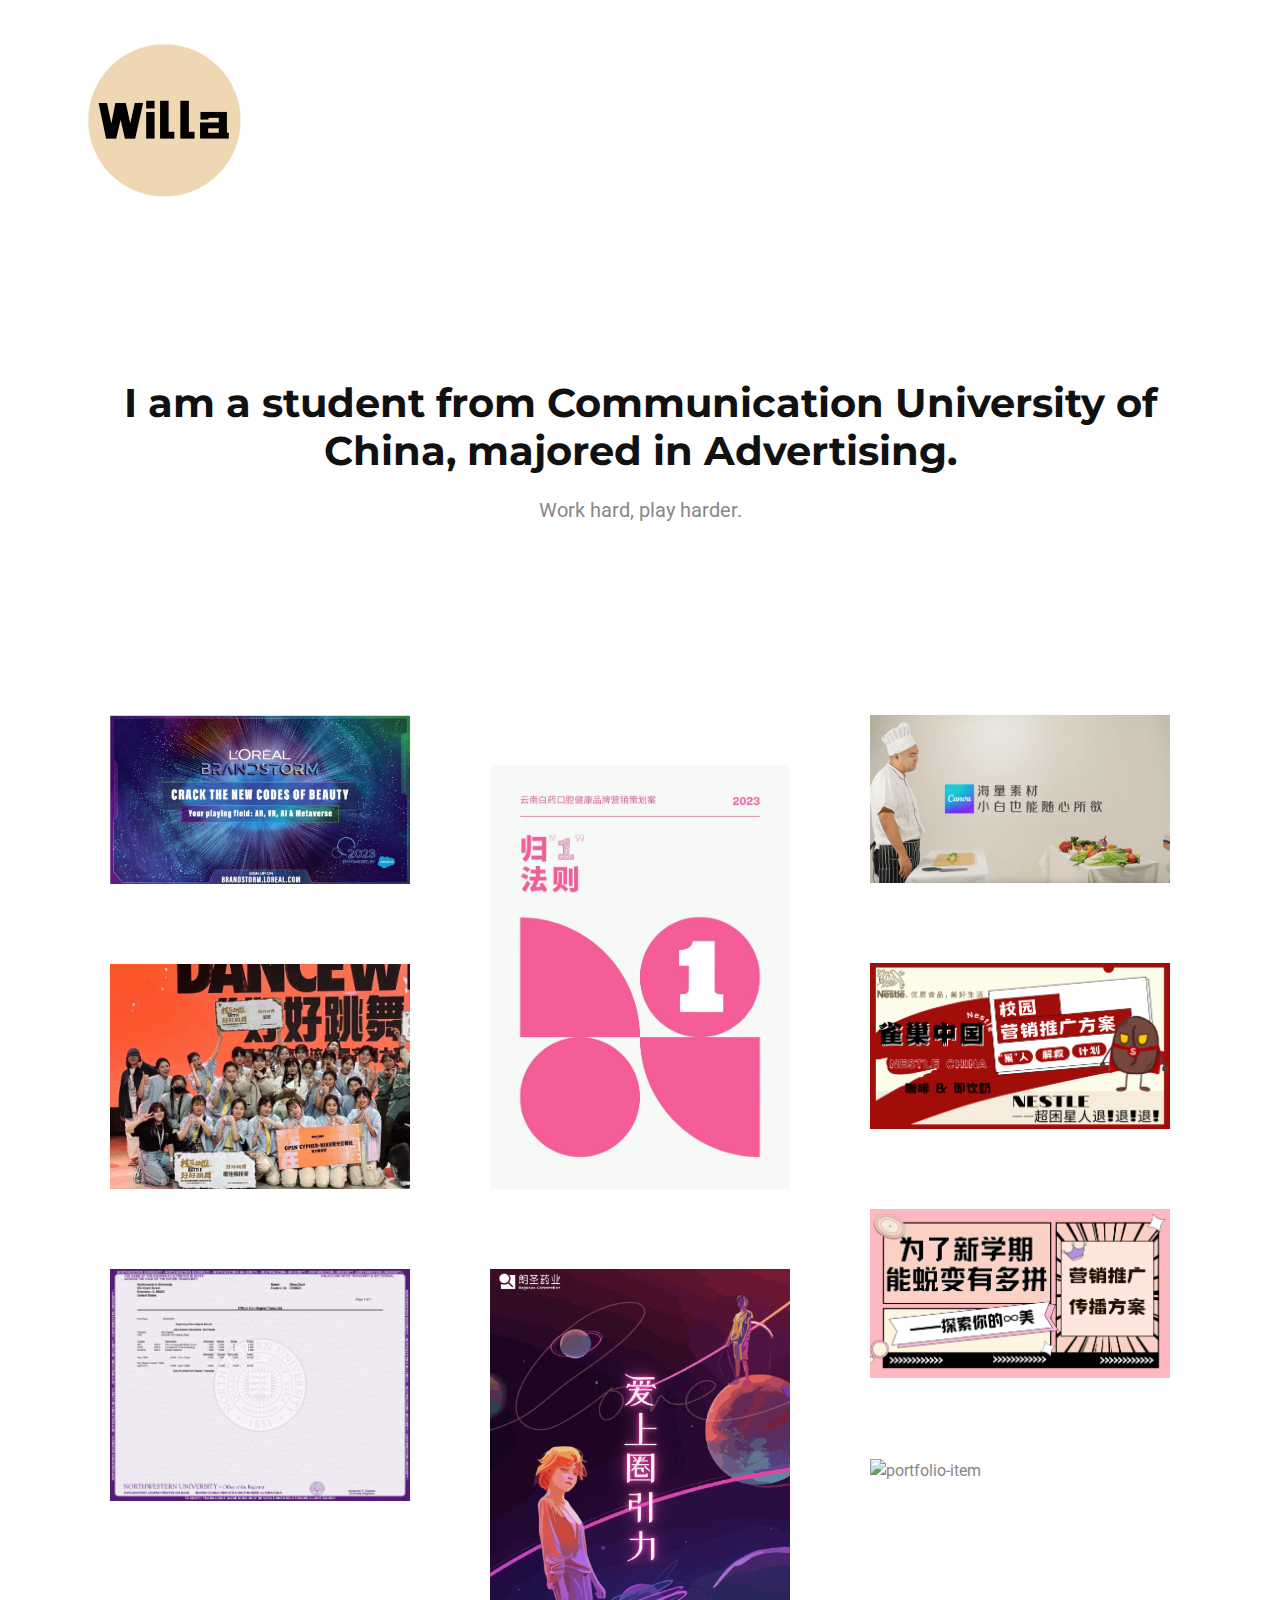
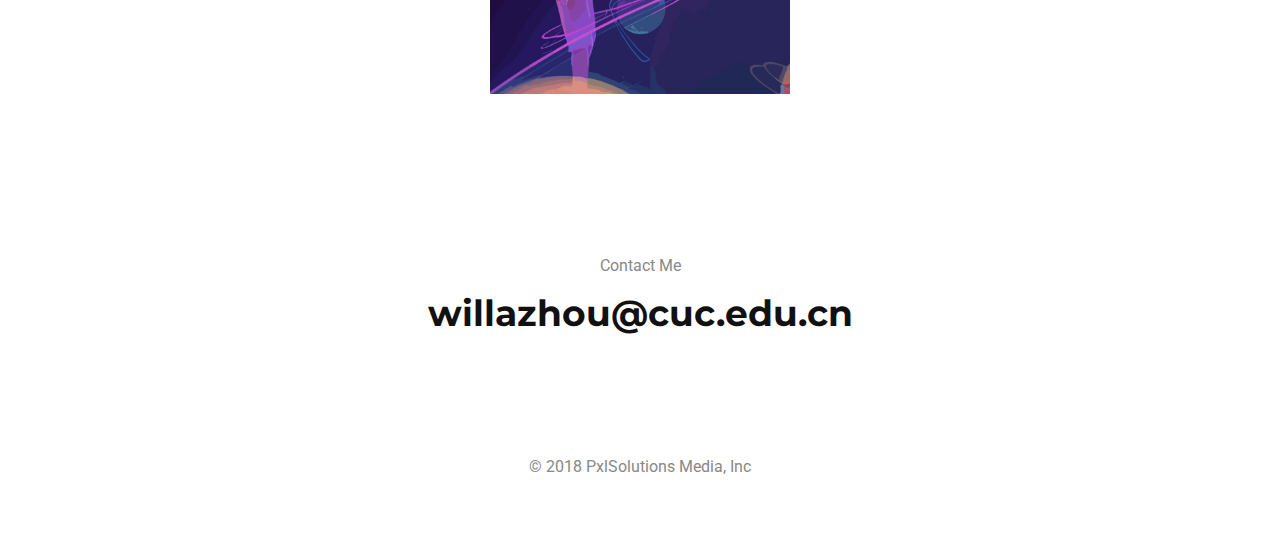
==== commit c984135e: "Update index.html" ====
--- a/index.html
+++ b/index.html
@@ -44,7 +44,7 @@
 	<nav class="navbar navbar-light">
 		<div class="container d-flex">
 			<!-- logo -->
-			<a class="navbar-brand" href="willazhou.html"><img src="images/logo2.png" alt="logo" /></a>
+			<a class="navbar-brand" href="index.html"><img src="images/logo2.png" alt="logo" /></a>
 
 
 		</div>
@@ -107,11 +107,11 @@
 
 						<div class="info">
 							<!-- title -->
-							<h3><a href="2/yun.html">大学生广告艺术大赛</a></h3>
+							<h3><a href="yun.html">大学生广告艺术大赛</a></h3>
 							<span>策划案-云南白药</span>
 							<!-- icons -->
 							<div class="icons">
-								<a href="2/yun.html" class="more-link">
+								<a href="yun.html" class="more-link">
 									<i class="ion-md-arrow-forward"></i>
 								</a>
 								<i class="ion-md-heart-empty favorite"></i>
@@ -366,8 +366,8 @@
 <!-- email section -->
 <section class="cta text-center clearfix">
 	<div class="container">
-		<span>Start a project</span>
-		<h2><a href="willazhou.html">willazhou@cuc.edu.cn</a></h2>
+		<span>Contact Me</span>
+		<h2><a href="index.html">willazhou@cuc.edu.cn</a></h2>
 	</div>
 </section>
 
